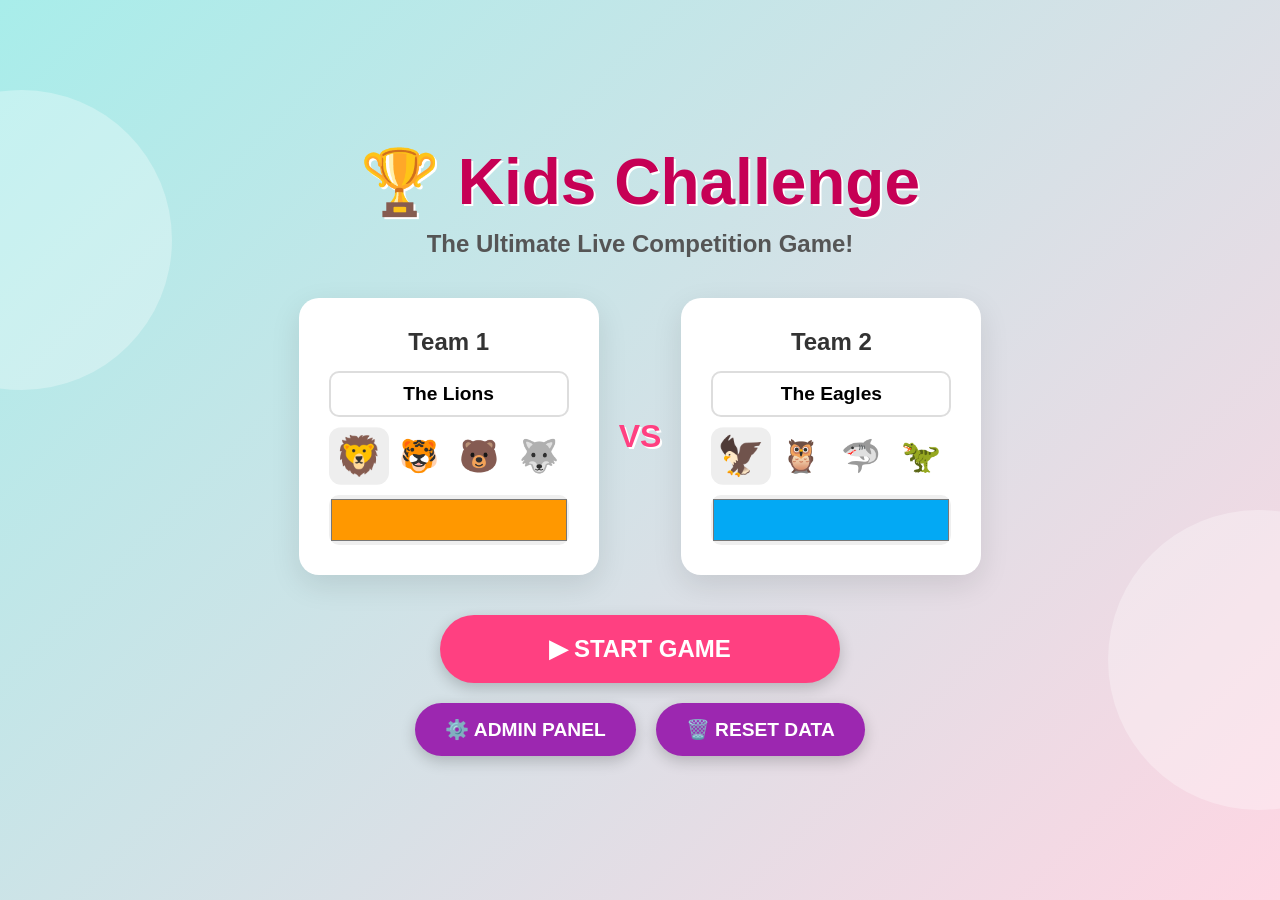
==== index.html @ f226b1f2 "Add files via upload" ====
<!DOCTYPE html>
<html lang="en">
<head>
    <meta charset="UTF-8">
    <meta name="viewport" content="width=device-width, initial-scale=1.0">
    <title>Kids Challenge Game 🏆</title>
    <link rel="stylesheet" href="style.css">
</head>
<body>
    <div class="floating-shapes"></div>
    <div class="container home-container">
        <header class="hero">
            <h1 class="bounce-in">🏆 Kids Challenge</h1>
            <p class="subtitle">The Ultimate Live Competition Game!</p>
        </header>

        <main class="teams-setup">
            <div class="team-card team1-card">
                <h2>Team 1</h2>
                <input type="text" id="t1-name" value="The Lions">
                <div class="emoji-picker" id="t1-emoji-picker">
                    <span class="active">🦁</span><span>🐯</span><span>🐻</span><span>🐺</span>
                </div>
                <input type="color" id="t1-color" value="#ff9800">
            </div>

            <div class="vs-badge">VS</div>

            <div class="team-card team2-card">
                <h2>Team 2</h2>
                <input type="text" id="t2-name" value="The Eagles">
                <div class="emoji-picker" id="t2-emoji-picker">
                    <span class="active">🦅</span><span>🦉</span><span>🦈</span><span>🦖</span>
                </div>
                <input type="color" id="t2-color" value="#03a9f4">
            </div>
        </main>

        <div class="action-buttons">
            <button class="btn btn-primary pulse" onclick="startGame()">▶ START GAME</button>
            <div class="secondary-actions">
                <button class="btn btn-secondary" onclick="window.location.href='admin.html'">⚙️ ADMIN PANEL</button>
                <button class="btn btn-secondary" onclick="resetData()">🗑️ RESET DATA</button>
            </div>
        </div>
    </div>

    <script src="storage.js"></script>
    <script src="script.js"></script>
</body>
</html>
---- style.css ----
:root {
    --bg-main: #f0f8ff;
    --primary: #ff4081;
    --primary-dark: #c60055;
    --t1-color: #ff9800;
    --t2-color: #03a9f4;
    --text-dark: #333;
    --white: #ffffff;
    --success: #4caf50;
    --danger: #f44336;
    --font: 'Segoe UI', Tahoma, Geneva, Verdana, sans-serif;
}

* { box-sizing: border-box; margin: 0; padding: 0; }
body { font-family: var(--font); background-color: var(--bg-main); color: var(--text-dark); overflow-x: hidden; }

/* Floating Shapes Background */
.floating-shapes { position: fixed; width: 100vw; height: 100vh; z-index: -1; top: 0; left: 0; overflow: hidden; background: linear-gradient(135deg, #a8edea 0%, #fed6e3 100%); }
.floating-shapes::before, .floating-shapes::after { content: ''; position: absolute; width: 300px; height: 300px; background: rgba(255,255,255,0.3); border-radius: 50%; animation: float 10s infinite ease-in-out alternate; }
.floating-shapes::before { top: 10%; left: -10%; }
.floating-shapes::after { bottom: 10%; right: -10%; animation-delay: 2s; }

@keyframes float { 0% { transform: translateY(0) scale(1); } 100% { transform: translateY(50px) scale(1.1); } }
@keyframes bounceIn { 0% { transform: scale(0.3); opacity: 0; } 50% { transform: scale(1.05); } 70% { transform: scale(0.9); } 100% { transform: scale(1); opacity: 1; } }
@keyframes pulse { 0% { transform: scale(1); } 50% { transform: scale(1.05); } 100% { transform: scale(1); } }

.bounce-in { animation: bounceIn 0.8s ease-out forwards; }
.pulse { animation: pulse 2s infinite; }

.container { max-width: 1200px; margin: 0 auto; padding: 20px; text-align: center; }
.home-container { display: flex; flex-direction: column; min-height: 100vh; justify-content: center; }

h1 { font-size: 4rem; color: var(--primary-dark); text-shadow: 2px 2px 0px var(--white); margin-bottom: 10px; }
.subtitle { font-size: 1.5rem; color: #555; margin-bottom: 40px; font-weight: bold; }

.teams-setup { display: flex; justify-content: center; align-items: center; gap: 20px; flex-wrap: wrap; margin-bottom: 40px; }
.team-card { background: var(--white); padding: 30px; border-radius: 20px; box-shadow: 0 10px 30px rgba(0,0,0,0.1); width: 300px; transition: transform 0.3s; }
.team-card:hover { transform: translateY(-5px); }
.team-card h2 { margin-bottom: 15px; }
.team-card input[type="text"] { width: 100%; padding: 10px; font-size: 1.2rem; border: 2px solid #ddd; border-radius: 10px; text-align: center; margin-bottom: 15px; font-weight: bold;}
.team-card input[type="color"] { width: 100%; height: 50px; border: none; border-radius: 10px; cursor: pointer; }

.emoji-picker { display: flex; justify-content: space-around; margin-bottom: 15px; font-size: 2rem; cursor: pointer; }
.emoji-picker span { padding: 5px; border-radius: 10px; transition: 0.2s; }
.emoji-picker span.active, .emoji-picker span:hover { background: #eee; transform: scale(1.2); }

.vs-badge { font-size: 2rem; font-weight: 900; color: var(--primary); text-shadow: 2px 2px #fff; }

.btn { border: none; padding: 15px 30px; font-size: 1.2rem; border-radius: 50px; cursor: pointer; font-weight: bold; transition: 0.3s; color: var(--white); box-shadow: 0 5px 15px rgba(0,0,0,0.2); }
.btn-primary { background: var(--primary); font-size: 1.5rem; padding: 20px 50px; margin-bottom: 20px; width: 100%; max-width: 400px; }
.btn-primary:hover { background: var(--primary-dark); }
.btn-secondary { background: #9c27b0; }
.btn-secondary:hover { background: #7b1fa2; }
.secondary-actions { display: flex; justify-content: center; gap: 20px; flex-wrap: wrap; }
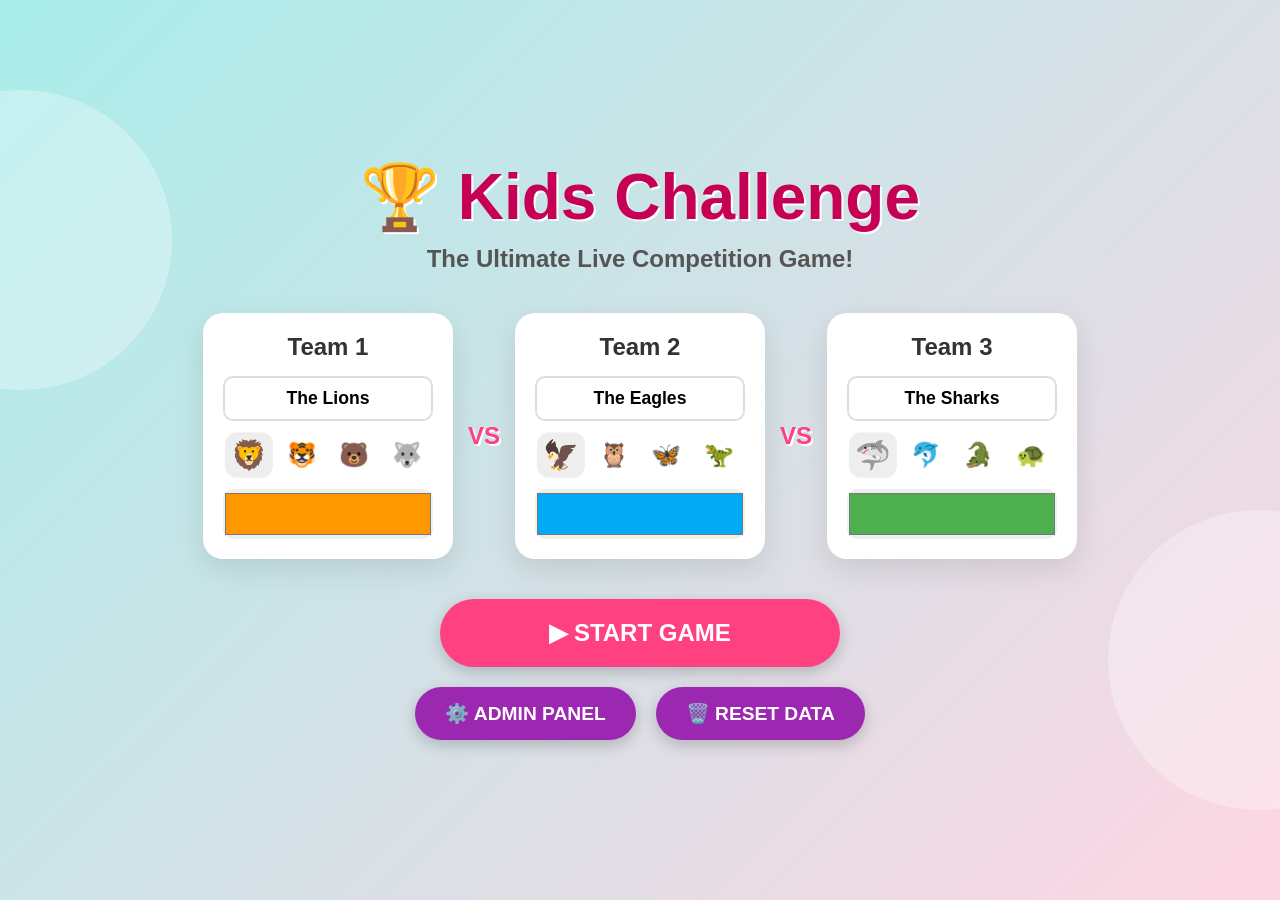
==== commit 90f7e477: "Add files via upload" ====
--- a/index.html
+++ b/index.html
@@ -30,9 +30,20 @@
                 <h2>Team 2</h2>
                 <input type="text" id="t2-name" value="The Eagles">
                 <div class="emoji-picker" id="t2-emoji-picker">
-                    <span class="active">🦅</span><span>🦉</span><span>🦈</span><span>🦖</span>
+                    <span class="active">🦅</span><span>🦉</span><span>🦋</span><span>🦖</span>
                 </div>
                 <input type="color" id="t2-color" value="#03a9f4">
+            </div>
+
+            <div class="vs-badge">VS</div>
+
+            <div class="team-card team3-card">
+                <h2>Team 3</h2>
+                <input type="text" id="t3-name" value="The Sharks">
+                <div class="emoji-picker" id="t3-emoji-picker">
+                    <span class="active">🦈</span><span>🐬</span><span>🐊</span><span>🐢</span>
+                </div>
+                <input type="color" id="t3-color" value="#4caf50">
             </div>
         </main>
 
--- a/style.css
+++ b/style.css
@@ -2,8 +2,6 @@
     --bg-main: #f0f8ff;
     --primary: #ff4081;
     --primary-dark: #c60055;
-    --t1-color: #ff9800;
-    --t2-color: #03a9f4;
     --text-dark: #333;
     --white: #ffffff;
     --success: #4caf50;
@@ -33,18 +31,18 @@
 h1 { font-size: 4rem; color: var(--primary-dark); text-shadow: 2px 2px 0px var(--white); margin-bottom: 10px; }
 .subtitle { font-size: 1.5rem; color: #555; margin-bottom: 40px; font-weight: bold; }
 
-.teams-setup { display: flex; justify-content: center; align-items: center; gap: 20px; flex-wrap: wrap; margin-bottom: 40px; }
-.team-card { background: var(--white); padding: 30px; border-radius: 20px; box-shadow: 0 10px 30px rgba(0,0,0,0.1); width: 300px; transition: transform 0.3s; }
+.teams-setup { display: flex; justify-content: center; align-items: center; gap: 15px; flex-wrap: wrap; margin-bottom: 40px; }
+.team-card { background: var(--white); padding: 20px; border-radius: 20px; box-shadow: 0 10px 30px rgba(0,0,0,0.1); width: 250px; transition: transform 0.3s; }
 .team-card:hover { transform: translateY(-5px); }
 .team-card h2 { margin-bottom: 15px; }
-.team-card input[type="text"] { width: 100%; padding: 10px; font-size: 1.2rem; border: 2px solid #ddd; border-radius: 10px; text-align: center; margin-bottom: 15px; font-weight: bold;}
+.team-card input[type="text"] { width: 100%; padding: 10px; font-size: 1.1rem; border: 2px solid #ddd; border-radius: 10px; text-align: center; margin-bottom: 15px; font-weight: bold;}
 .team-card input[type="color"] { width: 100%; height: 50px; border: none; border-radius: 10px; cursor: pointer; }
 
-.emoji-picker { display: flex; justify-content: space-around; margin-bottom: 15px; font-size: 2rem; cursor: pointer; }
+.emoji-picker { display: flex; justify-content: space-around; margin-bottom: 15px; font-size: 1.5rem; cursor: pointer; }
 .emoji-picker span { padding: 5px; border-radius: 10px; transition: 0.2s; }
 .emoji-picker span.active, .emoji-picker span:hover { background: #eee; transform: scale(1.2); }
 
-.vs-badge { font-size: 2rem; font-weight: 900; color: var(--primary); text-shadow: 2px 2px #fff; }
+.vs-badge { font-size: 1.5rem; font-weight: 900; color: var(--primary); text-shadow: 2px 2px #fff; }
 
 .btn { border: none; padding: 15px 30px; font-size: 1.2rem; border-radius: 50px; cursor: pointer; font-weight: bold; transition: 0.3s; color: var(--white); box-shadow: 0 5px 15px rgba(0,0,0,0.2); }
 .btn-primary { background: var(--primary); font-size: 1.5rem; padding: 20px 50px; margin-bottom: 20px; width: 100%; max-width: 400px; }
